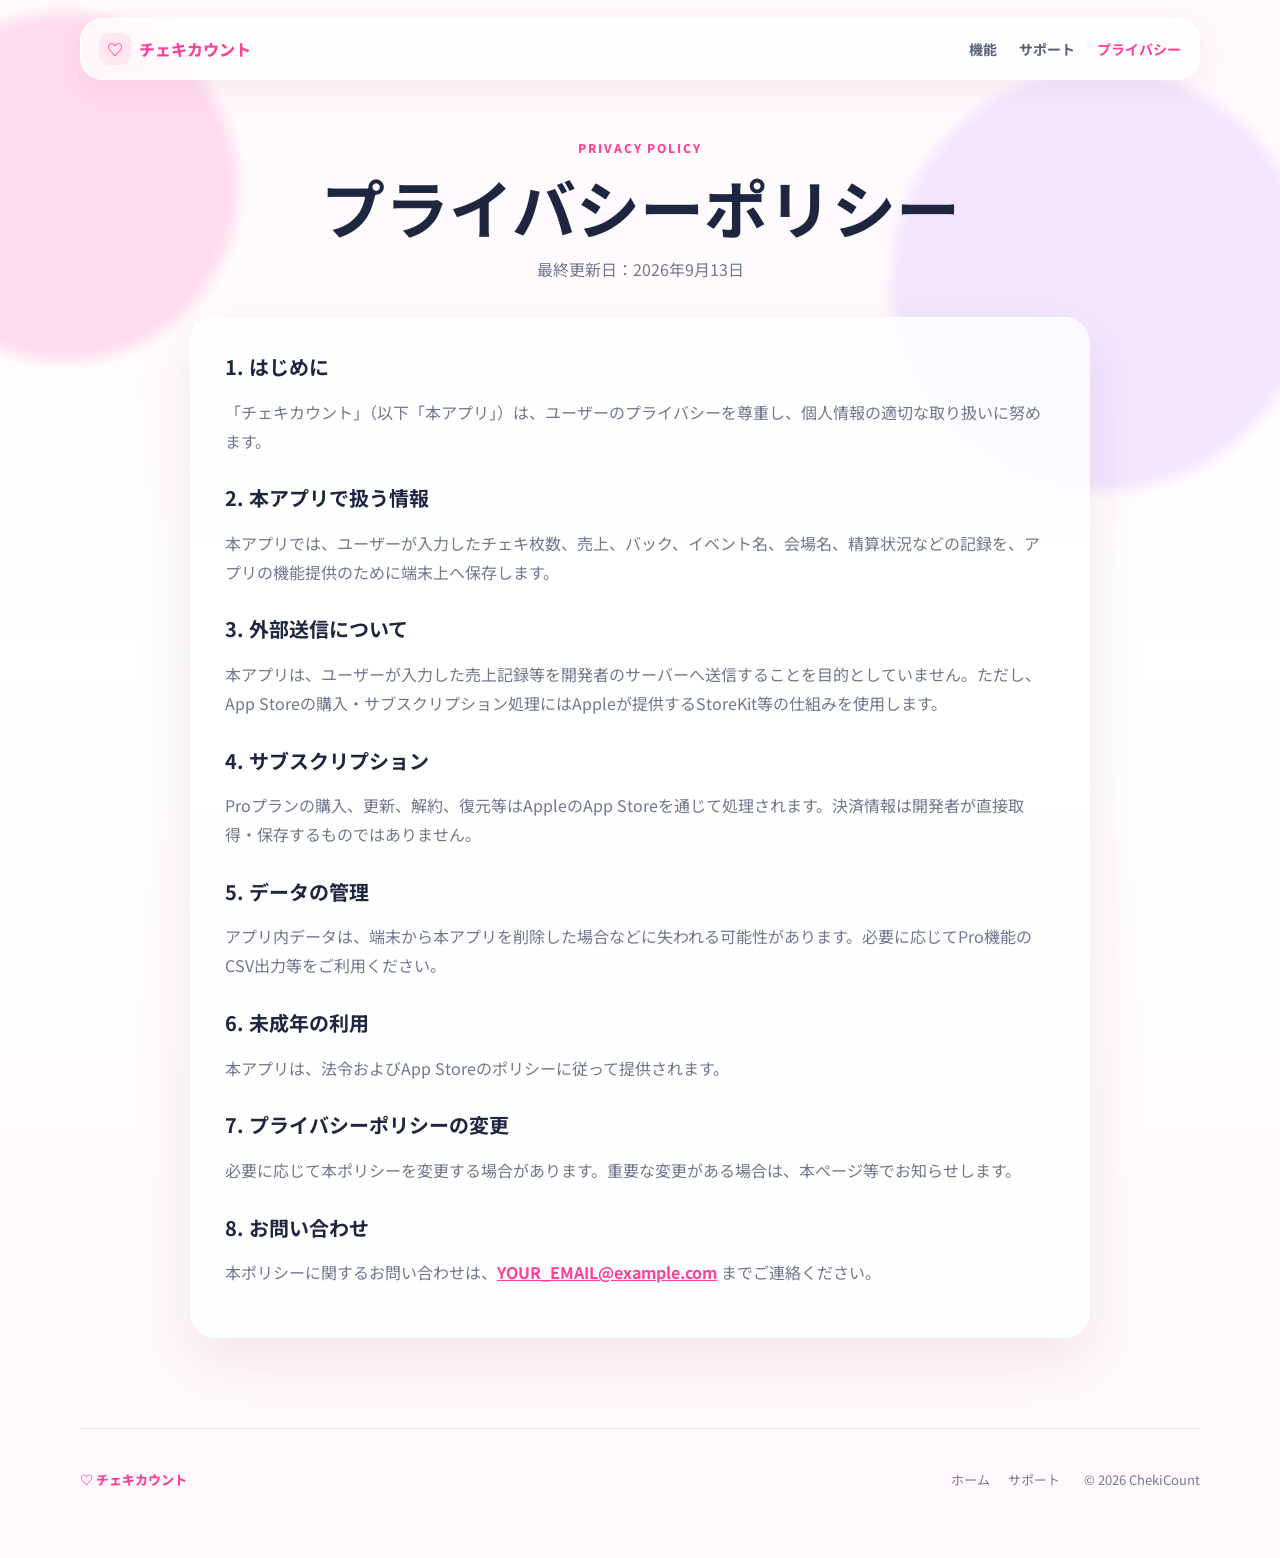
==== privacy.html @ c149fbc1 "Add files via upload" ====
<!doctype html>
<html lang="ja">
<head><meta charset="utf-8"><meta name="viewport" content="width=device-width,initial-scale=1"><meta name="description" content="チェキカウントのプライバシーポリシー。"><title>プライバシーポリシー | チェキカウント</title><link rel="stylesheet" href="style.css"></head>
<body>
<header class="site-header"><a class="brand" href="index.html"><span class="brand-mark">♡</span><span>チェキカウント</span></a><nav><a href="index.html#features">機能</a><a href="support.html">サポート</a><a href="privacy.html" aria-current="page">プライバシー</a></nav></header>
<main class="subpage">
<section class="page-hero"><span class="eyebrow">PRIVACY POLICY</span><h1>プライバシーポリシー</h1><p>最終更新日：2026年9月13日</p></section>
<article class="policy">
<h2>1. はじめに</h2><p>「チェキカウント」（以下「本アプリ」）は、ユーザーのプライバシーを尊重し、個人情報の適切な取り扱いに努めます。</p>
<h2>2. 本アプリで扱う情報</h2><p>本アプリでは、ユーザーが入力したチェキ枚数、売上、バック、イベント名、会場名、精算状況などの記録を、アプリの機能提供のために端末上へ保存します。</p>
<h2>3. 外部送信について</h2><p>本アプリは、ユーザーが入力した売上記録等を開発者のサーバーへ送信することを目的としていません。ただし、App Storeの購入・サブスクリプション処理にはAppleが提供するStoreKit等の仕組みを使用します。</p>
<h2>4. サブスクリプション</h2><p>Proプランの購入、更新、解約、復元等はAppleのApp Storeを通じて処理されます。決済情報は開発者が直接取得・保存するものではありません。</p>
<h2>5. データの管理</h2><p>アプリ内データは、端末から本アプリを削除した場合などに失われる可能性があります。必要に応じてPro機能のCSV出力等をご利用ください。</p>
<h2>6. 未成年の利用</h2><p>本アプリは、法令およびApp Storeのポリシーに従って提供されます。</p>
<h2>7. プライバシーポリシーの変更</h2><p>必要に応じて本ポリシーを変更する場合があります。重要な変更がある場合は、本ページ等でお知らせします。</p>
<h2>8. お問い合わせ</h2><p>本ポリシーに関するお問い合わせは、<a class="text-link" href="mailto:YOUR_EMAIL@example.com">YOUR_EMAIL@example.com</a> までご連絡ください。</p>
</article>
</main>
<footer><div class="footer-brand">♡ チェキカウント</div><div class="footer-links"><a href="index.html">ホーム</a><a href="support.html">サポート</a></div><p>© 2026 ChekiCount</p></footer>
</body></html>
---- style.css ----
@import url('https://fonts.googleapis.com/css2?family=Kiwi+Maru:wght@400;500&family=Noto+Sans+JP:wght@400;500;700;800&display=swap');
:root{--bg:#fff9fc;--card:#ffffffcc;--ink:#1f2740;--muted:#70778f;--pink:#ff3f98;--peach:#ffaf78;--line:#f4dce8;--shadow:0 20px 60px rgba(128,63,95,.12)}
*{box-sizing:border-box}html{scroll-behavior:smooth}body{margin:0;font-family:"Noto Sans JP",system-ui,-apple-system,sans-serif;color:var(--ink);background:radial-gradient(circle at 5% 12%,#ffdcec 0 9%,transparent 10%),radial-gradient(circle at 86% 18%,#f3e7ff 0 12%,transparent 13%),linear-gradient(180deg,#fff8fc 0%,#fff 42%,#fff8fc 100%);min-height:100vh}a{color:inherit;text-decoration:none}
.site-header{width:min(1120px,calc(100% - 32px));margin:18px auto 0;display:flex;align-items:center;justify-content:space-between;padding:14px 18px;background:#ffffffc9;backdrop-filter:blur(18px);border:1px solid #fff;border-radius:22px;box-shadow:0 10px 30px rgba(128,63,95,.08);position:sticky;top:12px;z-index:10}.brand{display:flex;align-items:center;gap:8px;font-weight:800;color:var(--pink)}.brand-mark{display:grid;place-items:center;width:32px;height:32px;border-radius:10px;background:#ffe6f1}nav{display:flex;gap:22px;font-size:14px;font-weight:700;color:#596078}nav a:hover,nav a[aria-current="page"]{color:var(--pink)}
.hero{width:min(1120px,calc(100% - 32px));margin:48px auto 70px;display:grid;grid-template-columns:1.05fr .95fr;align-items:center;gap:56px}.eyebrow{font-size:12px;letter-spacing:.16em;font-weight:800;color:var(--pink)}.hero h1,.page-hero h1{font-size:clamp(42px,6vw,76px);line-height:1.08;margin:14px 0 22px}.hero h1 span{background:linear-gradient(90deg,var(--pink),var(--peach));-webkit-background-clip:text;color:transparent}.hero p{font-size:17px;line-height:1.9;color:var(--muted);max-width:650px}.hero-actions{display:flex;gap:12px;margin-top:28px;flex-wrap:wrap}.button{display:inline-flex;align-items:center;justify-content:center;min-height:50px;padding:0 20px;border-radius:16px;font-weight:800}.button.primary{background:linear-gradient(135deg,var(--pink),#ff6cae);color:#fff;box-shadow:0 14px 28px rgba(255,63,152,.25)}.button.ghost{background:#fff;border:1px solid var(--line)}.note{font-size:13px!important;margin-top:14px!important}
.phone-wrap{position:relative;display:grid;place-items:center}.phone{width:min(360px,90%);aspect-ratio:9/18.5;padding:12px;border-radius:52px;background:#17171c;box-shadow:0 34px 80px rgba(64,28,54,.25);transform:rotate(2deg)}.phone-top{height:18px;width:34%;background:#050507;border-radius:0 0 14px 14px;margin:0 auto -4px;position:relative;z-index:2}.screen{height:100%;border-radius:42px;padding:48px 18px 20px;background:radial-gradient(circle at 0 0,#ffd6e8 0 14%,transparent 15%),radial-gradient(circle at 90% 8%,#f2e5ff 0 13%,transparent 14%),linear-gradient(#fff5fa,#fff);overflow:hidden;position:relative}.mini-logo{font-family:"Kiwi Maru",serif;font-size:23px;font-weight:500;color:var(--pink);text-shadow:0 2px #fff;display:inline-block}.pro-pill{position:absolute;right:16px;top:42px;background:#ffe2f0;color:var(--pink);padding:9px 13px;border-radius:18px;font-weight:800;font-size:12px}.date-card,.summary-card,.sale-row{background:#ffffffcf;border:1px solid #fff;border-radius:22px;box-shadow:0 12px 30px rgba(114,62,94,.08)}.date-card{margin-top:30px;padding:14px;text-align:center;font-size:18px;font-weight:700}.summary-card{margin-top:14px;padding:16px}.summary-card>strong{font-size:18px}.metrics{display:grid;grid-template-columns:repeat(3,1fr);gap:8px;margin-top:14px}.metrics span{display:block;color:#8288a0;font-size:9px;font-weight:700}.metrics b{display:block;margin-top:4px;font-size:15px}.metrics div:first-child b,.metrics div:last-child b{color:var(--pink)}.sale-title{font-weight:800;margin:20px 4px 10px;color:#333b54}.sale-row{display:flex;justify-content:space-between;padding:14px;margin-top:9px;font-size:13px}.spark{position:absolute;color:var(--pink);font-size:30px}.s1{top:10%;left:8%}.s2{bottom:12%;right:4%;color:var(--peach)}
.section{width:min(1120px,calc(100% - 32px));margin:0 auto 90px}.section-head{text-align:center;margin-bottom:34px}.section-head h2,.pro-section h2,.support-cta h2{font-size:clamp(28px,4vw,44px);margin:10px 0}.feature-grid{display:grid;grid-template-columns:repeat(4,1fr);gap:18px}.card,.small-card,.policy,.faq details{background:var(--card);border:1px solid #fff;border-radius:26px;box-shadow:var(--shadow)}.card{padding:26px}.icon{width:46px;height:46px;border-radius:14px;display:grid;place-items:center;background:#ffe7f2;color:var(--pink);font-size:22px;font-weight:800}.card h3{margin:18px 0 10px;font-size:18px}.card p,.pro-section p,.support-cta p,.small-card p,.policy p,.faq p{color:var(--muted);line-height:1.8}
.pro-section,.support-cta{width:min(1060px,calc(100% - 32px));margin:0 auto 90px;border-radius:34px;padding:42px;display:flex;justify-content:space-between;align-items:center;gap:34px;background:linear-gradient(135deg,#fff0f7,#f8f1ff);border:1px solid #fff;box-shadow:var(--shadow)}.pro-section>div:first-child{max-width:620px}.pro-list{display:grid;gap:12px;font-weight:800;color:#555d78}.support-cta{background:linear-gradient(135deg,#fff,#fff1f7)}
.subpage{width:min(900px,calc(100% - 32px));margin:54px auto 90px}.page-hero{text-align:center;margin-bottom:36px}.page-hero h1{font-size:clamp(40px,6vw,64px);margin-bottom:12px}.page-hero p{color:var(--muted)}.faq{display:grid;gap:14px}.faq details{padding:22px 24px}.faq summary{font-weight:800;cursor:pointer}.small-card{padding:28px;margin-top:24px}.policy{padding:34px}.policy h2{margin-top:28px;font-size:20px}.policy h2:first-child{margin-top:0}.text-link{color:var(--pink);font-weight:700;text-decoration:underline}
footer{width:min(1120px,calc(100% - 32px));margin:0 auto 28px;border-top:1px solid var(--line);padding:28px 0;display:flex;align-items:center;gap:24px;flex-wrap:wrap;color:#747b91;font-size:13px}.footer-brand{font-weight:800;color:var(--pink)}.footer-links{display:flex;gap:18px;margin-left:auto}
@media(max-width:860px){.hero{grid-template-columns:1fr;text-align:center}.hero p{margin-left:auto;margin-right:auto}.hero-actions{justify-content:center}.phone-wrap{margin-top:12px}.feature-grid{grid-template-columns:1fr 1fr}.pro-section,.support-cta{flex-direction:column;align-items:flex-start}}
@media(max-width:560px){nav{gap:12px;font-size:12px}.site-header{padding:12px}.brand span:last-child{display:none}.hero{margin-top:34px;gap:28px}.hero h1{font-size:40px}.feature-grid{grid-template-columns:1fr}.card{padding:22px}.pro-section,.support-cta{padding:28px}.footer-links{margin-left:0;width:100%}}
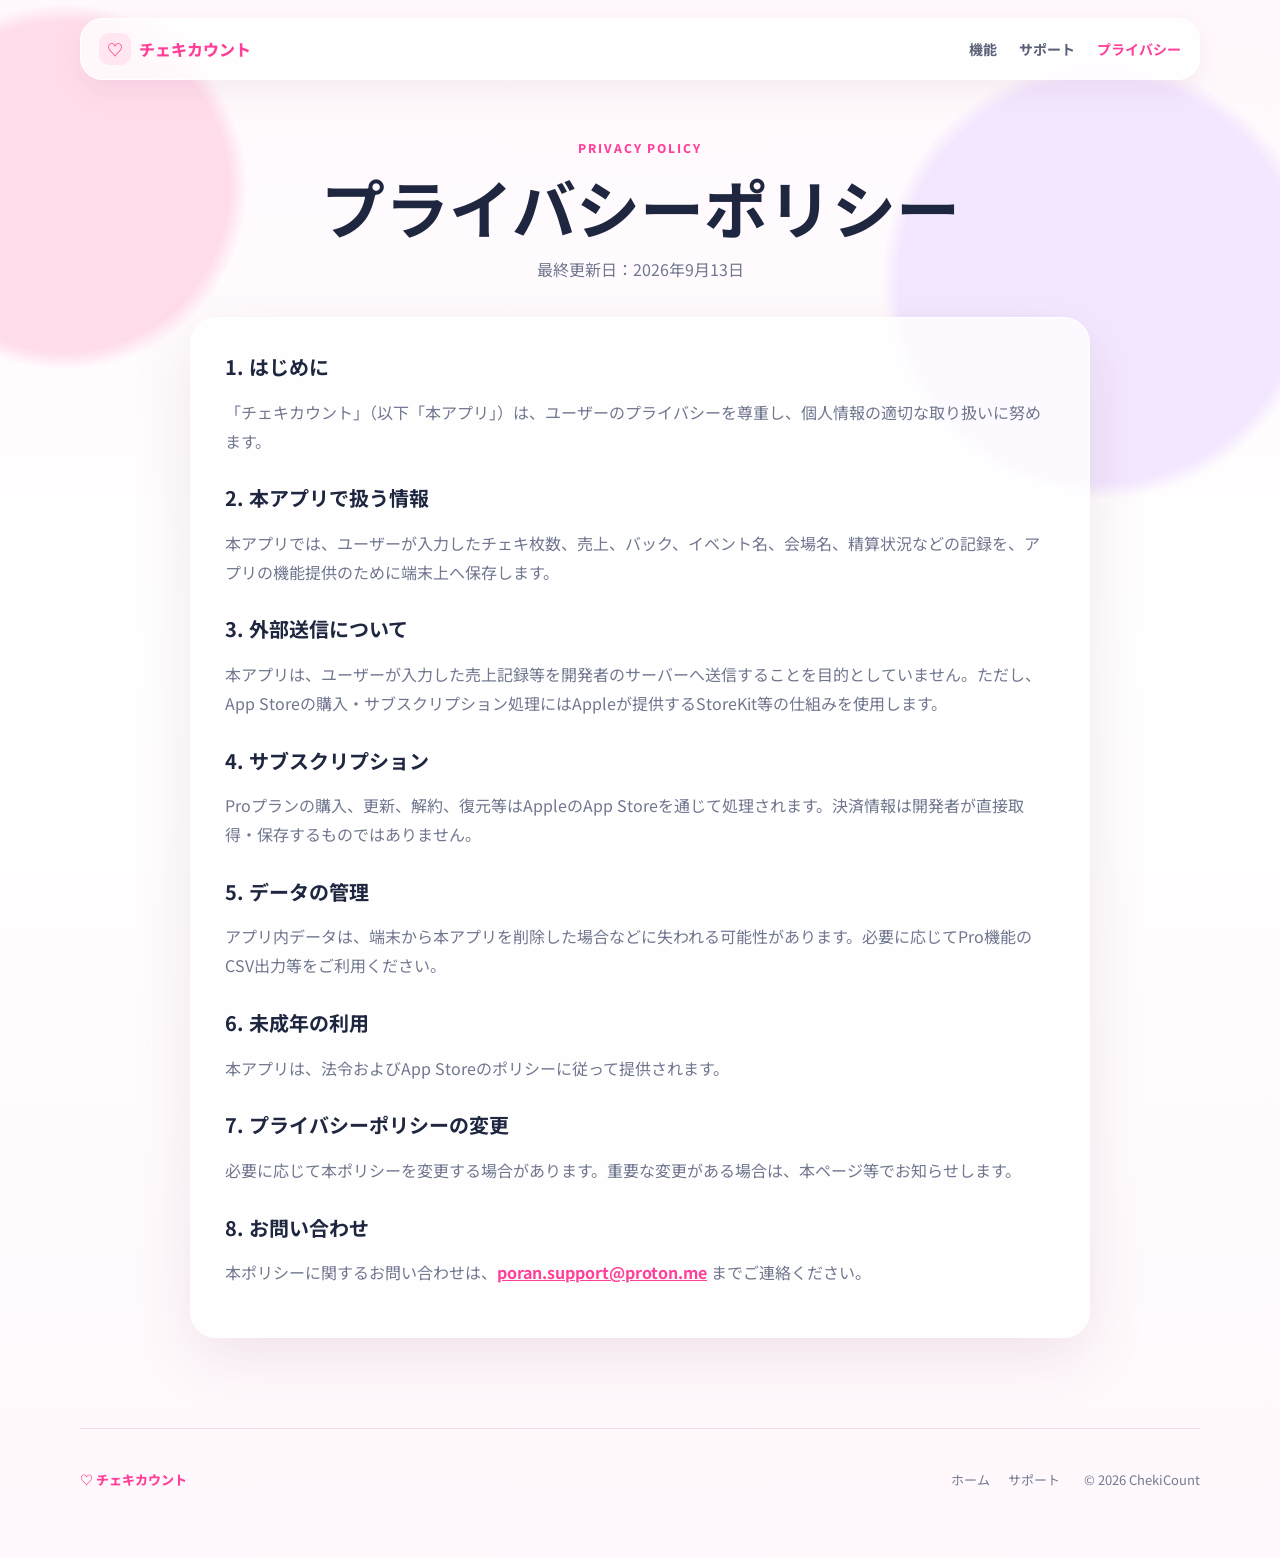
==== commit 9df78628: "Update privacy.html" ====
--- a/privacy.html
+++ b/privacy.html
@@ -13,7 +13,7 @@
 <h2>5. データの管理</h2><p>アプリ内データは、端末から本アプリを削除した場合などに失われる可能性があります。必要に応じてPro機能のCSV出力等をご利用ください。</p>
 <h2>6. 未成年の利用</h2><p>本アプリは、法令およびApp Storeのポリシーに従って提供されます。</p>
 <h2>7. プライバシーポリシーの変更</h2><p>必要に応じて本ポリシーを変更する場合があります。重要な変更がある場合は、本ページ等でお知らせします。</p>
-<h2>8. お問い合わせ</h2><p>本ポリシーに関するお問い合わせは、<a class="text-link" href="mailto:YOUR_EMAIL@example.com">YOUR_EMAIL@example.com</a> までご連絡ください。</p>
+<h2>8. お問い合わせ</h2><p>本ポリシーに関するお問い合わせは、<a class="text-link" href="poran.support@proton.me">poran.support@proton.me</a> までご連絡ください。</p>
 </article>
 </main>
 <footer><div class="footer-brand">♡ チェキカウント</div><div class="footer-links"><a href="index.html">ホーム</a><a href="support.html">サポート</a></div><p>© 2026 ChekiCount</p></footer>
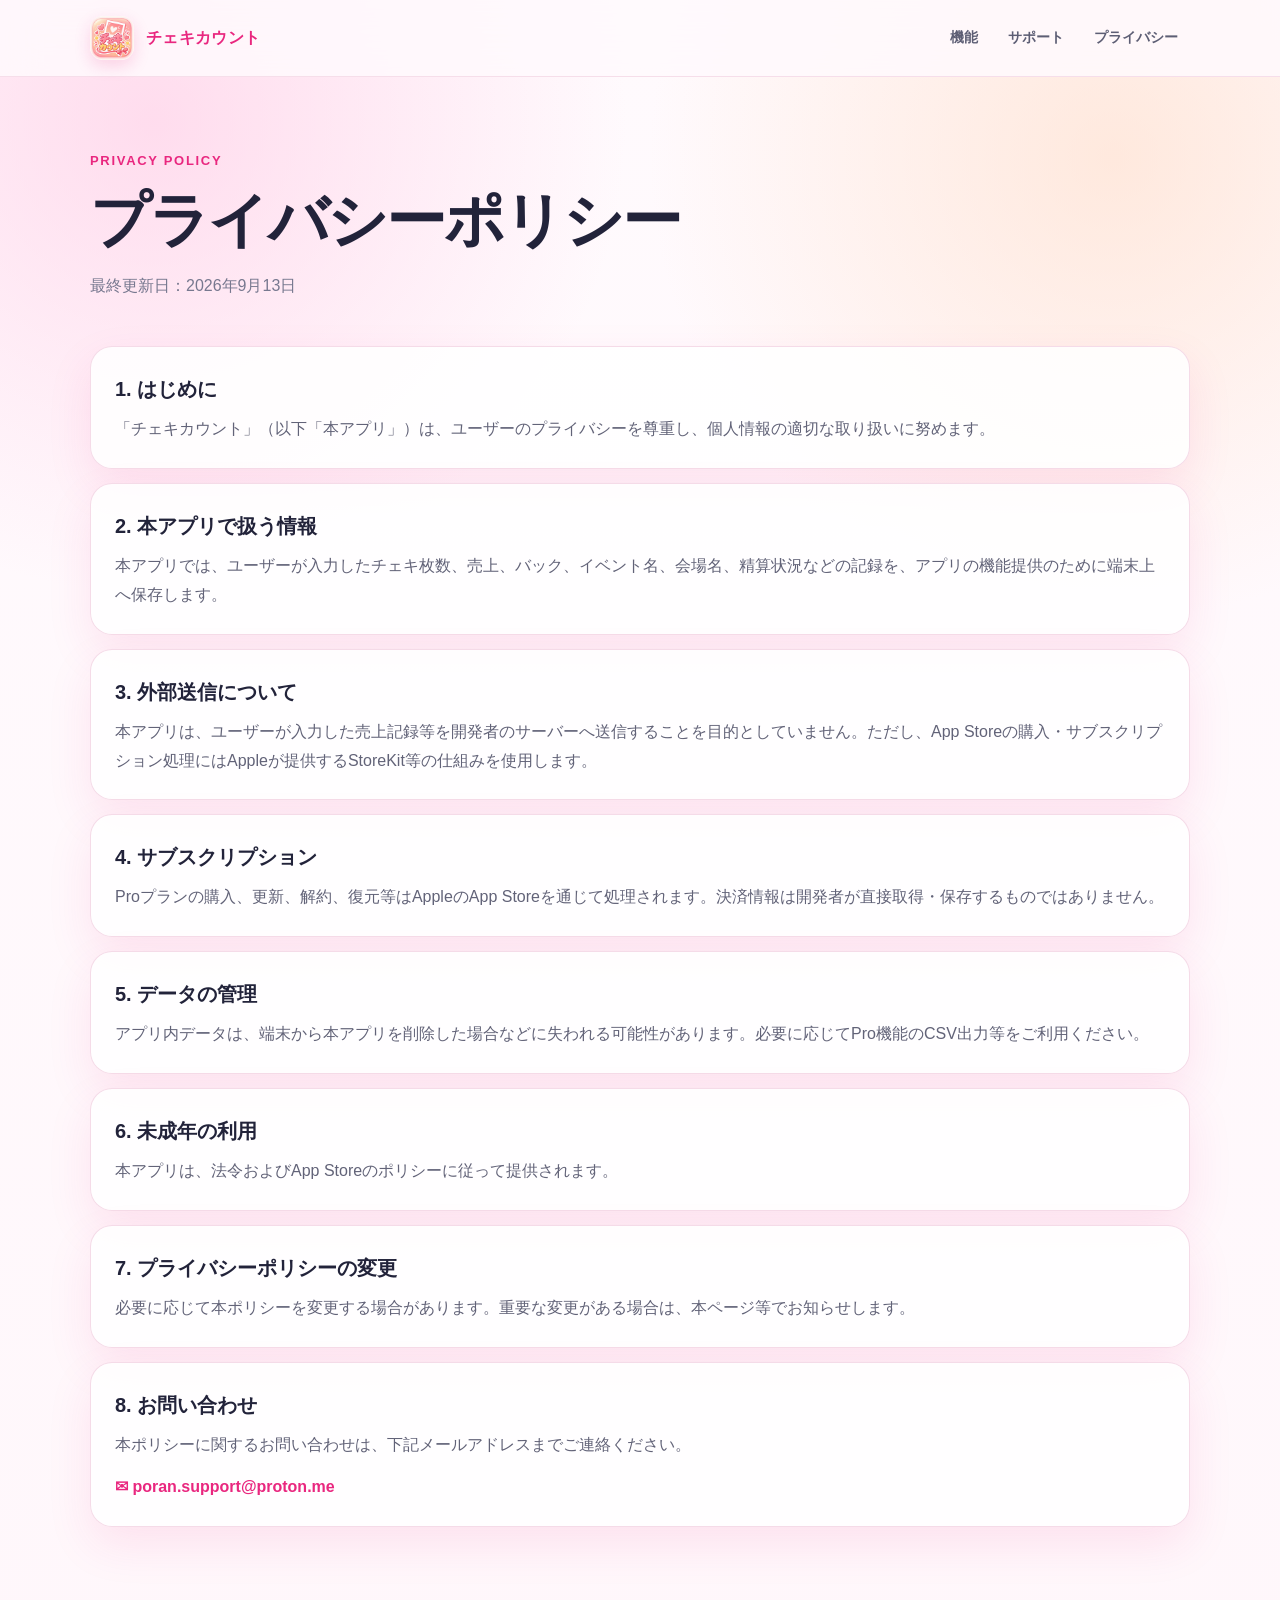
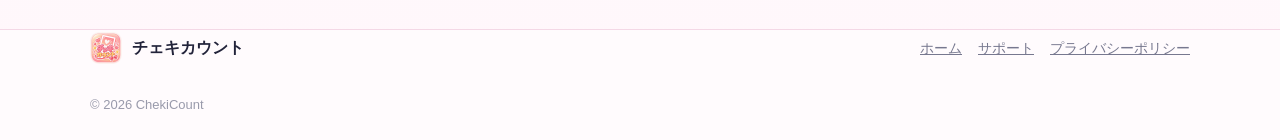
==== commit 432e968f: "Add files via upload" ====
--- a/privacy.html
+++ b/privacy.html
@@ -1,20 +1,98 @@
 <!doctype html>
 <html lang="ja">
-<head><meta charset="utf-8"><meta name="viewport" content="width=device-width,initial-scale=1"><meta name="description" content="チェキカウントのプライバシーポリシー。"><title>プライバシーポリシー | チェキカウント</title><link rel="stylesheet" href="style.css"></head>
+<head>
+
+  <meta charset="utf-8">
+  <meta name="viewport" content="width=device-width, initial-scale=1">
+  <meta name="theme-color" content="#fff8fb">
+  <link rel="icon" type="image/png" sizes="32x32" href="favicon-32.png">
+  <link rel="apple-touch-icon" href="apple-touch-icon.png">
+  <link rel="stylesheet" href="style.css">
+
+  <title>プライバシーポリシー | チェキカウント</title>
+  <meta name="description" content="チェキカウントのプライバシーポリシーです。">
+</head>
 <body>
-<header class="site-header"><a class="brand" href="index.html"><span class="brand-mark">♡</span><span>チェキカウント</span></a><nav><a href="index.html#features">機能</a><a href="support.html">サポート</a><a href="privacy.html" aria-current="page">プライバシー</a></nav></header>
-<main class="subpage">
-<section class="page-hero"><span class="eyebrow">PRIVACY POLICY</span><h1>プライバシーポリシー</h1><p>最終更新日：2026年9月13日</p></section>
-<article class="policy">
-<h2>1. はじめに</h2><p>「チェキカウント」（以下「本アプリ」）は、ユーザーのプライバシーを尊重し、個人情報の適切な取り扱いに努めます。</p>
-<h2>2. 本アプリで扱う情報</h2><p>本アプリでは、ユーザーが入力したチェキ枚数、売上、バック、イベント名、会場名、精算状況などの記録を、アプリの機能提供のために端末上へ保存します。</p>
-<h2>3. 外部送信について</h2><p>本アプリは、ユーザーが入力した売上記録等を開発者のサーバーへ送信することを目的としていません。ただし、App Storeの購入・サブスクリプション処理にはAppleが提供するStoreKit等の仕組みを使用します。</p>
-<h2>4. サブスクリプション</h2><p>Proプランの購入、更新、解約、復元等はAppleのApp Storeを通じて処理されます。決済情報は開発者が直接取得・保存するものではありません。</p>
-<h2>5. データの管理</h2><p>アプリ内データは、端末から本アプリを削除した場合などに失われる可能性があります。必要に応じてPro機能のCSV出力等をご利用ください。</p>
-<h2>6. 未成年の利用</h2><p>本アプリは、法令およびApp Storeのポリシーに従って提供されます。</p>
-<h2>7. プライバシーポリシーの変更</h2><p>必要に応じて本ポリシーを変更する場合があります。重要な変更がある場合は、本ページ等でお知らせします。</p>
-<h2>8. お問い合わせ</h2><p>本ポリシーに関するお問い合わせは、<a class="text-link" href="poran.support@proton.me">poran.support@proton.me</a> までご連絡ください。</p>
-</article>
+<header class="site-header">
+  <div class="header-inner">
+    <a class="brand" href="index.html">
+      <img class="brand-icon" src="chekicount-app-icon.png" alt="チェキカウントのアプリアイコン">
+      <span>チェキカウント</span>
+    </a>
+    <nav class="nav" aria-label="メインナビゲーション">
+      <a href="index.html#features">機能</a>
+      <a href="support.html">サポート</a>
+      <a href="privacy.html">プライバシー</a>
+    </nav>
+  </div>
+</header>
+
+<main>
+  <section class="page-hero">
+    <div class="eyebrow">Privacy Policy</div>
+    <h1>プライバシーポリシー</h1>
+    <p>最終更新日：2026年9月13日</p>
+  </section>
+
+  <section class="content">
+    <div class="policy-stack">
+      <section class="policy-section">
+        <h2>1. はじめに</h2>
+        <p>「チェキカウント」（以下「本アプリ」）は、ユーザーのプライバシーを尊重し、個人情報の適切な取り扱いに努めます。</p>
+      </section>
+
+      <section class="policy-section">
+        <h2>2. 本アプリで扱う情報</h2>
+        <p>本アプリでは、ユーザーが入力したチェキ枚数、売上、バック、イベント名、会場名、精算状況などの記録を、アプリの機能提供のために端末上へ保存します。</p>
+      </section>
+
+      <section class="policy-section">
+        <h2>3. 外部送信について</h2>
+        <p>本アプリは、ユーザーが入力した売上記録等を開発者のサーバーへ送信することを目的としていません。ただし、App Storeの購入・サブスクリプション処理にはAppleが提供するStoreKit等の仕組みを使用します。</p>
+      </section>
+
+      <section class="policy-section">
+        <h2>4. サブスクリプション</h2>
+        <p>Proプランの購入、更新、解約、復元等はAppleのApp Storeを通じて処理されます。決済情報は開発者が直接取得・保存するものではありません。</p>
+      </section>
+
+      <section class="policy-section">
+        <h2>5. データの管理</h2>
+        <p>アプリ内データは、端末から本アプリを削除した場合などに失われる可能性があります。必要に応じてPro機能のCSV出力等をご利用ください。</p>
+      </section>
+
+      <section class="policy-section">
+        <h2>6. 未成年の利用</h2>
+        <p>本アプリは、法令およびApp Storeのポリシーに従って提供されます。</p>
+      </section>
+
+      <section class="policy-section">
+        <h2>7. プライバシーポリシーの変更</h2>
+        <p>必要に応じて本ポリシーを変更する場合があります。重要な変更がある場合は、本ページ等でお知らせします。</p>
+      </section>
+
+      <section class="contact-box">
+        <h2>8. お問い合わせ</h2>
+        <p>本ポリシーに関するお問い合わせは、下記メールアドレスまでご連絡ください。</p>
+        <a class="mail-link" href="mailto:poran.support@proton.me">✉ poran.support@proton.me</a>
+      </section>
+    </div>
+  </section>
 </main>
-<footer><div class="footer-brand">♡ チェキカウント</div><div class="footer-links"><a href="index.html">ホーム</a><a href="support.html">サポート</a></div><p>© 2026 ChekiCount</p></footer>
-</body></html>
+
+<footer class="site-footer">
+  <div class="footer-inner">
+    <div class="footer-brand">
+      <img class="footer-icon" src="chekicount-app-icon.png" alt="">
+      <span>チェキカウント</span>
+    </div>
+    <div class="footer-links">
+      <a href="index.html">ホーム</a>
+      <a href="support.html">サポート</a>
+      <a href="privacy.html">プライバシーポリシー</a>
+    </div>
+    <div class="copyright">© 2026 ChekiCount</div>
+  </div>
+</footer>
+</body>
+</html>
--- a/style.css
+++ b/style.css
@@ -1,12 +1,458 @@
-@import url('https://fonts.googleapis.com/css2?family=Kiwi+Maru:wght@400;500&family=Noto+Sans+JP:wght@400;500;700;800&display=swap');
-:root{--bg:#fff9fc;--card:#ffffffcc;--ink:#1f2740;--muted:#70778f;--pink:#ff3f98;--peach:#ffaf78;--line:#f4dce8;--shadow:0 20px 60px rgba(128,63,95,.12)}
-*{box-sizing:border-box}html{scroll-behavior:smooth}body{margin:0;font-family:"Noto Sans JP",system-ui,-apple-system,sans-serif;color:var(--ink);background:radial-gradient(circle at 5% 12%,#ffdcec 0 9%,transparent 10%),radial-gradient(circle at 86% 18%,#f3e7ff 0 12%,transparent 13%),linear-gradient(180deg,#fff8fc 0%,#fff 42%,#fff8fc 100%);min-height:100vh}a{color:inherit;text-decoration:none}
-.site-header{width:min(1120px,calc(100% - 32px));margin:18px auto 0;display:flex;align-items:center;justify-content:space-between;padding:14px 18px;background:#ffffffc9;backdrop-filter:blur(18px);border:1px solid #fff;border-radius:22px;box-shadow:0 10px 30px rgba(128,63,95,.08);position:sticky;top:12px;z-index:10}.brand{display:flex;align-items:center;gap:8px;font-weight:800;color:var(--pink)}.brand-mark{display:grid;place-items:center;width:32px;height:32px;border-radius:10px;background:#ffe6f1}nav{display:flex;gap:22px;font-size:14px;font-weight:700;color:#596078}nav a:hover,nav a[aria-current="page"]{color:var(--pink)}
-.hero{width:min(1120px,calc(100% - 32px));margin:48px auto 70px;display:grid;grid-template-columns:1.05fr .95fr;align-items:center;gap:56px}.eyebrow{font-size:12px;letter-spacing:.16em;font-weight:800;color:var(--pink)}.hero h1,.page-hero h1{font-size:clamp(42px,6vw,76px);line-height:1.08;margin:14px 0 22px}.hero h1 span{background:linear-gradient(90deg,var(--pink),var(--peach));-webkit-background-clip:text;color:transparent}.hero p{font-size:17px;line-height:1.9;color:var(--muted);max-width:650px}.hero-actions{display:flex;gap:12px;margin-top:28px;flex-wrap:wrap}.button{display:inline-flex;align-items:center;justify-content:center;min-height:50px;padding:0 20px;border-radius:16px;font-weight:800}.button.primary{background:linear-gradient(135deg,var(--pink),#ff6cae);color:#fff;box-shadow:0 14px 28px rgba(255,63,152,.25)}.button.ghost{background:#fff;border:1px solid var(--line)}.note{font-size:13px!important;margin-top:14px!important}
-.phone-wrap{position:relative;display:grid;place-items:center}.phone{width:min(360px,90%);aspect-ratio:9/18.5;padding:12px;border-radius:52px;background:#17171c;box-shadow:0 34px 80px rgba(64,28,54,.25);transform:rotate(2deg)}.phone-top{height:18px;width:34%;background:#050507;border-radius:0 0 14px 14px;margin:0 auto -4px;position:relative;z-index:2}.screen{height:100%;border-radius:42px;padding:48px 18px 20px;background:radial-gradient(circle at 0 0,#ffd6e8 0 14%,transparent 15%),radial-gradient(circle at 90% 8%,#f2e5ff 0 13%,transparent 14%),linear-gradient(#fff5fa,#fff);overflow:hidden;position:relative}.mini-logo{font-family:"Kiwi Maru",serif;font-size:23px;font-weight:500;color:var(--pink);text-shadow:0 2px #fff;display:inline-block}.pro-pill{position:absolute;right:16px;top:42px;background:#ffe2f0;color:var(--pink);padding:9px 13px;border-radius:18px;font-weight:800;font-size:12px}.date-card,.summary-card,.sale-row{background:#ffffffcf;border:1px solid #fff;border-radius:22px;box-shadow:0 12px 30px rgba(114,62,94,.08)}.date-card{margin-top:30px;padding:14px;text-align:center;font-size:18px;font-weight:700}.summary-card{margin-top:14px;padding:16px}.summary-card>strong{font-size:18px}.metrics{display:grid;grid-template-columns:repeat(3,1fr);gap:8px;margin-top:14px}.metrics span{display:block;color:#8288a0;font-size:9px;font-weight:700}.metrics b{display:block;margin-top:4px;font-size:15px}.metrics div:first-child b,.metrics div:last-child b{color:var(--pink)}.sale-title{font-weight:800;margin:20px 4px 10px;color:#333b54}.sale-row{display:flex;justify-content:space-between;padding:14px;margin-top:9px;font-size:13px}.spark{position:absolute;color:var(--pink);font-size:30px}.s1{top:10%;left:8%}.s2{bottom:12%;right:4%;color:var(--peach)}
-.section{width:min(1120px,calc(100% - 32px));margin:0 auto 90px}.section-head{text-align:center;margin-bottom:34px}.section-head h2,.pro-section h2,.support-cta h2{font-size:clamp(28px,4vw,44px);margin:10px 0}.feature-grid{display:grid;grid-template-columns:repeat(4,1fr);gap:18px}.card,.small-card,.policy,.faq details{background:var(--card);border:1px solid #fff;border-radius:26px;box-shadow:var(--shadow)}.card{padding:26px}.icon{width:46px;height:46px;border-radius:14px;display:grid;place-items:center;background:#ffe7f2;color:var(--pink);font-size:22px;font-weight:800}.card h3{margin:18px 0 10px;font-size:18px}.card p,.pro-section p,.support-cta p,.small-card p,.policy p,.faq p{color:var(--muted);line-height:1.8}
-.pro-section,.support-cta{width:min(1060px,calc(100% - 32px));margin:0 auto 90px;border-radius:34px;padding:42px;display:flex;justify-content:space-between;align-items:center;gap:34px;background:linear-gradient(135deg,#fff0f7,#f8f1ff);border:1px solid #fff;box-shadow:var(--shadow)}.pro-section>div:first-child{max-width:620px}.pro-list{display:grid;gap:12px;font-weight:800;color:#555d78}.support-cta{background:linear-gradient(135deg,#fff,#fff1f7)}
-.subpage{width:min(900px,calc(100% - 32px));margin:54px auto 90px}.page-hero{text-align:center;margin-bottom:36px}.page-hero h1{font-size:clamp(40px,6vw,64px);margin-bottom:12px}.page-hero p{color:var(--muted)}.faq{display:grid;gap:14px}.faq details{padding:22px 24px}.faq summary{font-weight:800;cursor:pointer}.small-card{padding:28px;margin-top:24px}.policy{padding:34px}.policy h2{margin-top:28px;font-size:20px}.policy h2:first-child{margin-top:0}.text-link{color:var(--pink);font-weight:700;text-decoration:underline}
-footer{width:min(1120px,calc(100% - 32px));margin:0 auto 28px;border-top:1px solid var(--line);padding:28px 0;display:flex;align-items:center;gap:24px;flex-wrap:wrap;color:#747b91;font-size:13px}.footer-brand{font-weight:800;color:var(--pink)}.footer-links{display:flex;gap:18px;margin-left:auto}
-@media(max-width:860px){.hero{grid-template-columns:1fr;text-align:center}.hero p{margin-left:auto;margin-right:auto}.hero-actions{justify-content:center}.phone-wrap{margin-top:12px}.feature-grid{grid-template-columns:1fr 1fr}.pro-section,.support-cta{flex-direction:column;align-items:flex-start}}
-@media(max-width:560px){nav{gap:12px;font-size:12px}.site-header{padding:12px}.brand span:last-child{display:none}.hero{margin-top:34px;gap:28px}.hero h1{font-size:40px}.feature-grid{grid-template-columns:1fr}.card{padding:22px}.pro-section,.support-cta{padding:28px}.footer-links{margin-left:0;width:100%}}
+:root {
+  --bg: #fff8fb;
+  --card: rgba(255, 255, 255, 0.86);
+  --text: #22233a;
+  --muted: #77788f;
+  --pink: #ff3f98;
+  --pink-dark: #e9277f;
+  --pink-soft: #ffe3f0;
+  --peach: #ffb77c;
+  --line: #f4d8e6;
+  --shadow: 0 18px 45px rgba(233, 39, 127, 0.10);
+  --radius-xl: 30px;
+  --radius-lg: 22px;
+  --radius-md: 16px;
+}
+
+* {
+  box-sizing: border-box;
+}
+
+html {
+  scroll-behavior: smooth;
+}
+
+body {
+  margin: 0;
+  font-family: -apple-system, BlinkMacSystemFont, "Hiragino Sans", "Yu Gothic UI",
+    "Yu Gothic", "Noto Sans JP", sans-serif;
+  color: var(--text);
+  background:
+    radial-gradient(circle at 12% 7%, rgba(255, 196, 225, .55), transparent 24%),
+    radial-gradient(circle at 87% 9%, rgba(255, 214, 187, .48), transparent 24%),
+    linear-gradient(180deg, #fffafd 0%, #fff7fb 100%);
+  line-height: 1.8;
+}
+
+a {
+  color: inherit;
+}
+
+.site-header {
+  position: sticky;
+  top: 0;
+  z-index: 20;
+  backdrop-filter: blur(18px);
+  -webkit-backdrop-filter: blur(18px);
+  background: rgba(255, 250, 253, 0.86);
+  border-bottom: 1px solid rgba(244, 216, 230, .82);
+}
+
+.header-inner {
+  width: min(1100px, calc(100% - 32px));
+  margin: 0 auto;
+  min-height: 76px;
+  display: flex;
+  align-items: center;
+  justify-content: space-between;
+  gap: 24px;
+}
+
+.brand {
+  display: inline-flex;
+  align-items: center;
+  gap: 12px;
+  text-decoration: none;
+  font-weight: 800;
+  color: var(--pink-dark);
+  letter-spacing: .02em;
+  white-space: nowrap;
+}
+
+.brand-icon {
+  width: 44px;
+  height: 44px;
+  border-radius: 13px;
+  object-fit: cover;
+  box-shadow: 0 6px 16px rgba(233, 39, 127, 0.18);
+  flex: 0 0 auto;
+}
+
+.nav {
+  display: flex;
+  align-items: center;
+  gap: 6px;
+  flex-wrap: wrap;
+  justify-content: flex-end;
+}
+
+.nav a {
+  text-decoration: none;
+  color: #5d5e74;
+  font-size: 14px;
+  font-weight: 700;
+  padding: 9px 12px;
+  border-radius: 999px;
+}
+
+.nav a:hover,
+.nav a[aria-current="page"] {
+  color: var(--pink-dark);
+  background: var(--pink-soft);
+}
+
+main {
+  width: min(1100px, calc(100% - 32px));
+  margin: 0 auto;
+}
+
+.hero {
+  padding: 88px 0 64px;
+  display: grid;
+  grid-template-columns: 1.15fr .85fr;
+  gap: 44px;
+  align-items: center;
+}
+
+.eyebrow {
+  color: var(--pink-dark);
+  font-weight: 900;
+  letter-spacing: .13em;
+  font-size: 13px;
+  text-transform: uppercase;
+  margin-bottom: 12px;
+}
+
+.hero h1,
+.page-hero h1 {
+  margin: 0;
+  line-height: 1.22;
+  letter-spacing: -.03em;
+}
+
+.hero h1 {
+  font-size: clamp(40px, 7vw, 72px);
+}
+
+.accent {
+  color: var(--pink);
+}
+
+.hero-copy {
+  margin: 24px 0 0;
+  max-width: 660px;
+  color: #626378;
+  font-size: clamp(16px, 2.2vw, 19px);
+}
+
+.hero-actions {
+  margin-top: 30px;
+  display: flex;
+  gap: 12px;
+  flex-wrap: wrap;
+}
+
+.button {
+  display: inline-flex;
+  align-items: center;
+  justify-content: center;
+  min-height: 48px;
+  padding: 0 20px;
+  border-radius: 999px;
+  text-decoration: none;
+  font-weight: 800;
+  border: 1px solid var(--line);
+  background: #fff;
+}
+
+.button.primary {
+  color: white;
+  border-color: transparent;
+  background: linear-gradient(135deg, #ff4ca1, #ff7e9e);
+  box-shadow: 0 12px 28px rgba(255, 63, 152, .22);
+}
+
+.hero-card {
+  background: rgba(255,255,255,.78);
+  border: 1px solid rgba(244,216,230,.9);
+  border-radius: 36px;
+  padding: 28px;
+  box-shadow: var(--shadow);
+  position: relative;
+  overflow: hidden;
+}
+
+.hero-card::before {
+  content: "";
+  position: absolute;
+  width: 220px;
+  height: 220px;
+  right: -70px;
+  top: -80px;
+  background: radial-gradient(circle, rgba(255, 150, 198, .42), transparent 65%);
+}
+
+.app-icon-large {
+  width: 152px;
+  height: 152px;
+  object-fit: cover;
+  border-radius: 34px;
+  display: block;
+  margin: 2px auto 22px;
+  box-shadow: 0 22px 45px rgba(233,39,127,.18);
+  position: relative;
+}
+
+.hero-card h2 {
+  margin: 0;
+  text-align: center;
+  font-size: 28px;
+}
+
+.hero-card p {
+  margin: 8px 0 0;
+  text-align: center;
+  color: var(--muted);
+}
+
+.section {
+  padding: 34px 0 66px;
+}
+
+.section-title {
+  margin: 0 0 22px;
+  font-size: clamp(26px, 4vw, 38px);
+  letter-spacing: -.02em;
+}
+
+.grid {
+  display: grid;
+  grid-template-columns: repeat(3, 1fr);
+  gap: 18px;
+}
+
+.card {
+  padding: 24px;
+  border-radius: var(--radius-lg);
+  background: var(--card);
+  border: 1px solid rgba(244,216,230,.9);
+  box-shadow: var(--shadow);
+}
+
+.card-icon {
+  width: 48px;
+  height: 48px;
+  display: grid;
+  place-items: center;
+  border-radius: 15px;
+  margin-bottom: 16px;
+  background: linear-gradient(135deg, #ffe5f1, #fff0e1);
+  color: var(--pink-dark);
+  font-size: 24px;
+  font-weight: 900;
+}
+
+.card h3 {
+  margin: 0 0 6px;
+  font-size: 19px;
+}
+
+.card p {
+  margin: 0;
+  color: var(--muted);
+  font-size: 15px;
+}
+
+.pro-panel {
+  margin-top: 22px;
+  padding: 30px;
+  border-radius: var(--radius-xl);
+  background: linear-gradient(135deg, rgba(255,232,244,.92), rgba(255,247,239,.95));
+  border: 1px solid #f7cfe3;
+  box-shadow: var(--shadow);
+}
+
+.pro-badge {
+  display: inline-flex;
+  align-items: center;
+  gap: 8px;
+  padding: 8px 13px;
+  border-radius: 999px;
+  background: #fff;
+  color: var(--pink-dark);
+  font-weight: 900;
+  border: 1px solid #f7cfe3;
+}
+
+.pro-list {
+  margin: 18px 0 0;
+  padding-left: 1.2em;
+}
+
+.page-hero {
+  padding: 72px 0 34px;
+}
+
+.page-hero h1 {
+  font-size: clamp(38px, 6vw, 60px);
+}
+
+.page-hero p {
+  max-width: 700px;
+  color: var(--muted);
+  margin: 14px 0 0;
+}
+
+.content {
+  padding: 12px 0 68px;
+}
+
+.faq {
+  display: grid;
+  gap: 14px;
+}
+
+.faq-item,
+.policy-section,
+.contact-box {
+  background: var(--card);
+  border: 1px solid rgba(244,216,230,.9);
+  border-radius: var(--radius-lg);
+  box-shadow: var(--shadow);
+  padding: 24px;
+}
+
+.faq-item h2,
+.policy-section h2,
+.contact-box h2 {
+  margin: 0 0 8px;
+  font-size: 20px;
+}
+
+.faq-item p,
+.policy-section p,
+.contact-box p {
+  margin: 0;
+  color: #626378;
+}
+
+.mail-link {
+  display: inline-flex;
+  margin-top: 14px;
+  align-items: center;
+  gap: 8px;
+  text-decoration: none;
+  font-weight: 900;
+  color: var(--pink-dark);
+  overflow-wrap: anywhere;
+}
+
+.policy-stack {
+  display: grid;
+  gap: 14px;
+}
+
+.site-footer {
+  margin-top: 34px;
+  border-top: 1px solid var(--line);
+  background: rgba(255,255,255,.55);
+}
+
+.footer-inner {
+  width: min(1100px, calc(100% - 32px));
+  min-height: 110px;
+  margin: 0 auto;
+  display: flex;
+  align-items: center;
+  justify-content: space-between;
+  gap: 24px;
+  flex-wrap: wrap;
+}
+
+.footer-brand {
+  display: flex;
+  align-items: center;
+  gap: 10px;
+  font-weight: 800;
+}
+
+.footer-icon {
+  width: 32px;
+  height: 32px;
+  border-radius: 9px;
+}
+
+.footer-links {
+  display: flex;
+  gap: 16px;
+  flex-wrap: wrap;
+}
+
+.footer-links a {
+  color: var(--muted);
+  font-size: 14px;
+}
+
+.copyright {
+  color: #999aab;
+  font-size: 13px;
+  width: 100%;
+  padding-bottom: 22px;
+}
+
+@media (max-width: 820px) {
+  .header-inner {
+    padding: 10px 0;
+    align-items: flex-start;
+    flex-direction: column;
+    gap: 8px;
+  }
+
+  .nav {
+    justify-content: flex-start;
+  }
+
+  .hero {
+    grid-template-columns: 1fr;
+    padding-top: 58px;
+  }
+
+  .hero-card {
+    max-width: 520px;
+  }
+
+  .grid {
+    grid-template-columns: 1fr;
+  }
+}
+
+@media (max-width: 520px) {
+  main,
+  .header-inner,
+  .footer-inner {
+    width: min(100% - 22px, 1100px);
+  }
+
+  .brand-icon {
+    width: 40px;
+    height: 40px;
+    border-radius: 12px;
+  }
+
+  .nav a {
+    font-size: 13px;
+    padding: 7px 9px;
+  }
+
+  .hero {
+    padding-top: 44px;
+  }
+
+  .hero h1 {
+    font-size: 43px;
+  }
+
+  .hero-card {
+    padding: 22px;
+  }
+}
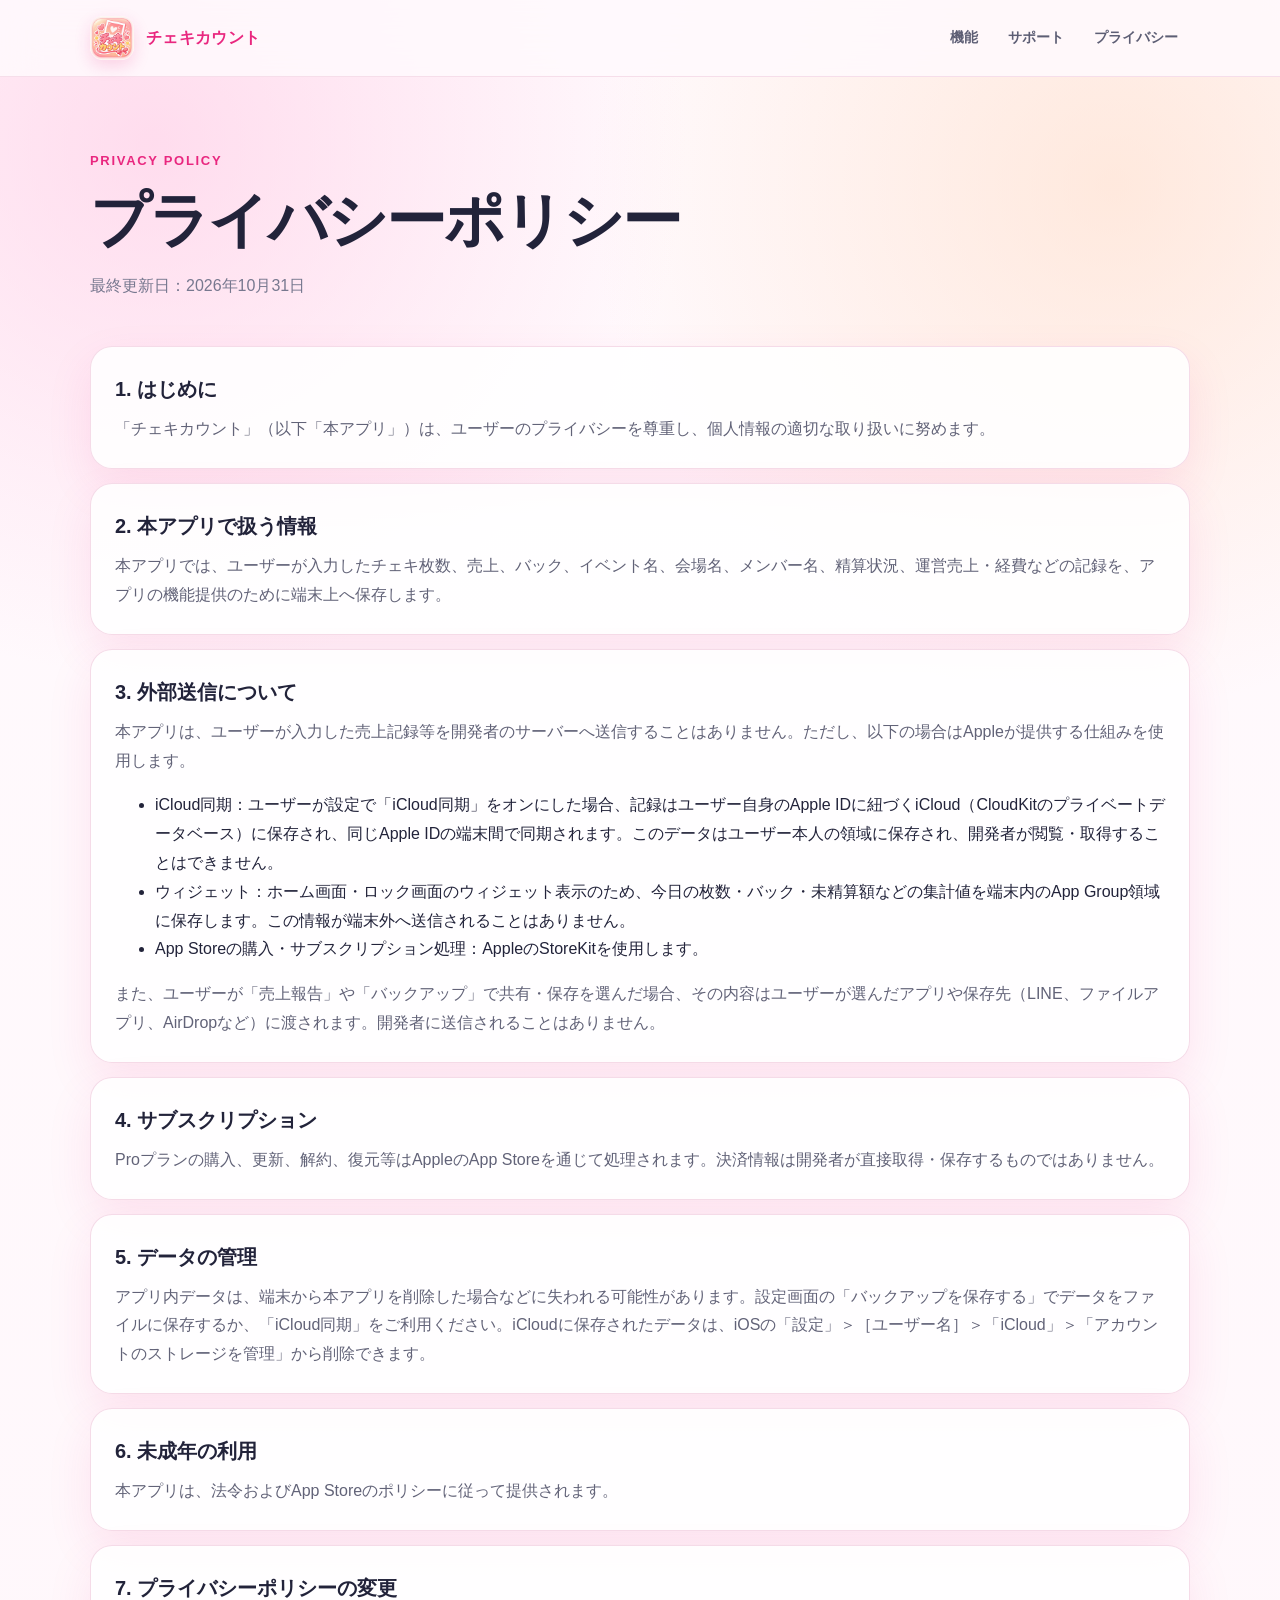
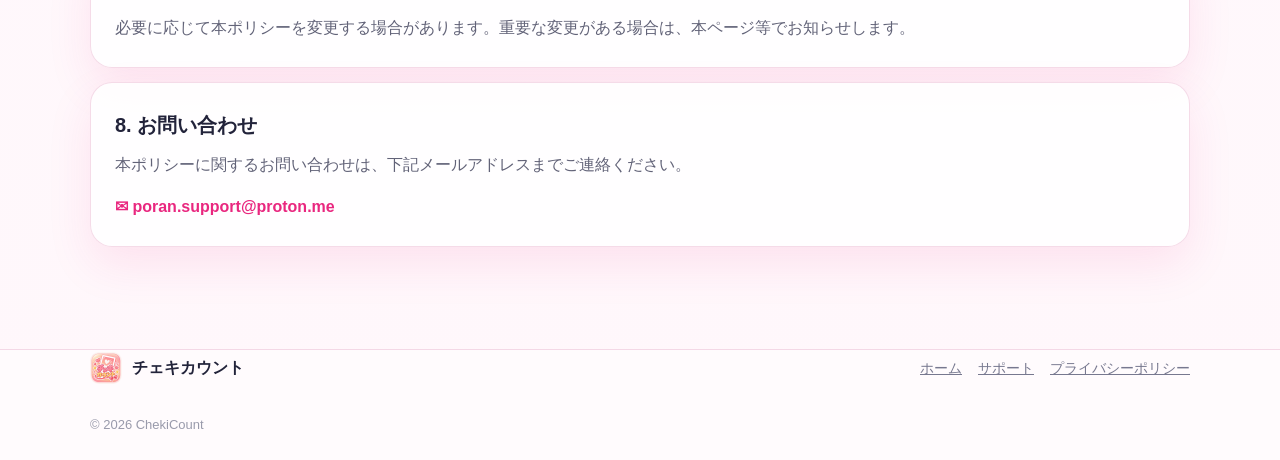
==== commit 70b649be: "v1.3: iCloud同期・ウィジェット・バックアップの記載を追加 Updated privacy policy details including the last updated date an" ====
--- a/privacy.html
+++ b/privacy.html
@@ -31,7 +31,7 @@
   <section class="page-hero">
     <div class="eyebrow">Privacy Policy</div>
     <h1>プライバシーポリシー</h1>
-    <p>最終更新日：2026年9月13日</p>
+    <p>最終更新日：2026年10月31日</p>
   </section>
 
   <section class="content">
@@ -43,12 +43,18 @@
 
       <section class="policy-section">
         <h2>2. 本アプリで扱う情報</h2>
-        <p>本アプリでは、ユーザーが入力したチェキ枚数、売上、バック、イベント名、会場名、精算状況などの記録を、アプリの機能提供のために端末上へ保存します。</p>
+        <p>本アプリでは、ユーザーが入力したチェキ枚数、売上、バック、イベント名、会場名、メンバー名、精算状況、運営売上・経費などの記録を、アプリの機能提供のために端末上へ保存します。</p>
       </section>
 
       <section class="policy-section">
         <h2>3. 外部送信について</h2>
-        <p>本アプリは、ユーザーが入力した売上記録等を開発者のサーバーへ送信することを目的としていません。ただし、App Storeの購入・サブスクリプション処理にはAppleが提供するStoreKit等の仕組みを使用します。</p>
+        <p>本アプリは、ユーザーが入力した売上記録等を開発者のサーバーへ送信することはありません。ただし、以下の場合はAppleが提供する仕組みを使用します。</p>
+        <ul>
+          <li>iCloud同期：ユーザーが設定で「iCloud同期」をオンにした場合、記録はユーザー自身のApple IDに紐づくiCloud（CloudKitのプライベートデータベース）に保存され、同じApple IDの端末間で同期されます。このデータはユーザー本人の領域に保存され、開発者が閲覧・取得することはできません。</li>
+          <li>ウィジェット：ホーム画面・ロック画面のウィジェット表示のため、今日の枚数・バック・未精算額などの集計値を端末内のApp Group領域に保存します。この情報が端末外へ送信されることはありません。</li>
+          <li>App Storeの購入・サブスクリプション処理：AppleのStoreKitを使用します。</li>
+        </ul>
+        <p>また、ユーザーが「売上報告」や「バックアップ」で共有・保存を選んだ場合、その内容はユーザーが選んだアプリや保存先（LINE、ファイルアプリ、AirDropなど）に渡されます。開発者に送信されることはありません。</p>
       </section>
 
       <section class="policy-section">
@@ -58,7 +64,7 @@
 
       <section class="policy-section">
         <h2>5. データの管理</h2>
-        <p>アプリ内データは、端末から本アプリを削除した場合などに失われる可能性があります。必要に応じてPro機能のCSV出力等をご利用ください。</p>
+        <p>アプリ内データは、端末から本アプリを削除した場合などに失われる可能性があります。設定画面の「バックアップを保存する」でデータをファイルに保存するか、「iCloud同期」をご利用ください。iCloudに保存されたデータは、iOSの「設定」＞［ユーザー名］＞「iCloud」＞「アカウントのストレージを管理」から削除できます。</p>
       </section>
 
       <section class="policy-section">
--- a/style.css
+++ b/style.css
@@ -131,7 +131,12 @@
 }
 
 .hero h1 {
-  font-size: clamp(40px, 7vw, 72px);
+  font-size: clamp(34px, 5.6vw, 60px);
+}
+
+.hero-title-line {
+  display: block;
+  white-space: nowrap;
 }
 
 .accent {
@@ -449,7 +454,7 @@
   }
 
   .hero h1 {
-    font-size: 43px;
+    font-size: clamp(31px, 9.2vw, 38px);
   }
 
   .hero-card {
